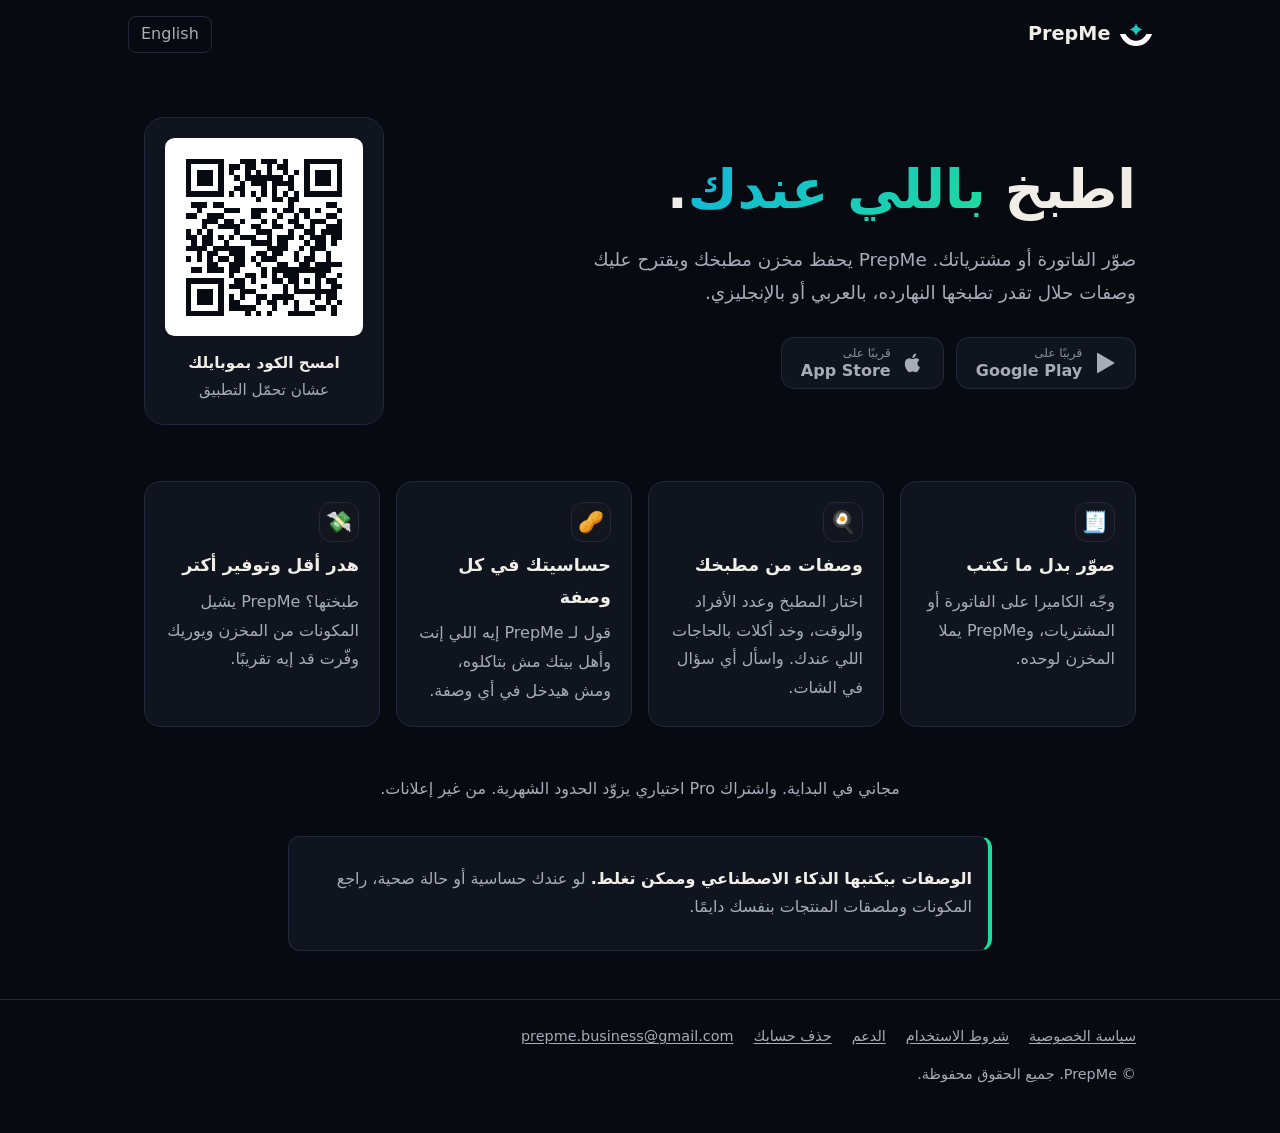
==== ar/index.html @ ac33ef6c "Landing page on prepme-app.com with a QR code to /get/ Home page in English and Arabic in the brand " ====
<!doctype html>
<html lang="ar" dir="rtl">
<head>
<meta charset="utf-8">
<meta name="viewport" content="width=device-width, initial-scale=1">
<meta name="color-scheme" content="dark">
<meta name="theme-color" content="#080a11">
<title>PrepMe – اطبخ باللي عندك</title>
<meta name="description" content="PrepMe مساعد مطبخ بالذكاء الاصطناعي لمصر. صوّر الفاتورة أو مشترياتك واحصل على وصفات حلال تطبخها باللي عندك، بالعربي أو بالإنجليزي.">
<link rel="canonical" href="https://prepme-app.com/ar/">
<link rel="alternate" hreflang="en" href="https://prepme-app.com/">
<link rel="alternate" hreflang="ar" href="https://prepme-app.com/ar/">
<link rel="icon" href="../assets/logo.svg" type="image/svg+xml">
<meta property="og:title" content="PrepMe – اطبخ باللي عندك">
<meta property="og:description" content="صوّر الفاتورة أو مشترياتك واحصل على وصفات تطبخها النهارده، بالعربي أو بالإنجليزي.">
<meta property="og:url" content="https://prepme-app.com/ar/">
<meta property="og:type" content="website">
<meta property="og:locale" content="ar_EG">
<link rel="stylesheet" href="../assets/landing.css">
</head>
<body>
<a class="skip" href="#main">انتقل إلى المحتوى</a>
<header class="wrap top">
<a class="brand" href="./"><img src="../assets/logo.svg" alt="" width="32" height="23">PrepMe</a>
<a class="lang" href="../" hreflang="en" lang="en">English</a>
</header>
<main id="main" class="wrap">
<section class="hero">
<div>
<h1>اطبخ <em>باللي عندك</em>.</h1>
<p class="lead">صوّر الفاتورة أو مشترياتك. PrepMe يحفظ مخزن مطبخك ويقترح عليك وصفات حلال تقدر تطبخها النهارده، بالعربي أو بالإنجليزي.</p>
<div class="stores">
<span class="btn soon" aria-disabled="true"><svg viewBox="0 0 24 24" aria-hidden="true"><path fill="currentColor" d="M4 2.6v18.8c0 .5.5.8.9.6l16.3-9.4c.4-.2.4-.8 0-1L4.9 2c-.4-.2-.9.1-.9.6Z"/></svg><span><small>قريبًا على</small>Google Play</span></span>
<span class="btn soon" aria-disabled="true"><svg viewBox="0 0 24 24" aria-hidden="true"><path fill="currentColor" d="M16.4 12.6c0-2.4 2-3.5 2-3.6-1.1-1.6-2.8-1.8-3.4-1.8-1.4-.2-2.8.9-3.5.9-.7 0-1.9-.8-3.1-.8-1.6 0-3 .9-3.8 2.3-1.6 2.8-.4 7 1.2 9.3.8 1.1 1.7 2.4 2.9 2.3 1.2 0 1.6-.7 3-.7s1.8.7 3.1.7c1.3 0 2.1-1.1 2.8-2.3.9-1.3 1.3-2.6 1.3-2.6s-2.5-1-2.5-3.7ZM14.1 5.6c.6-.8 1.1-1.9 1-3-.9 0-2.1.6-2.7 1.4-.6.7-1.1 1.8-1 2.9 1 .1 2.1-.5 2.7-1.3Z"/></svg><span><small>قريبًا على</small>App Store</span></span>
</div>
</div>
<div class="qr-card">
<img src="../assets/qr.svg" alt="رمز QR يفتح prepme-app.com/get" width="200" height="200">
<p><strong>امسح الكود بموبايلك</strong>عشان تحمّل التطبيق</p>
</div>
</section>

<ul class="features">
<li><span class="icon" aria-hidden="true">🧾</span><h2>صوّر بدل ما تكتب</h2><p>وجّه الكاميرا على الفاتورة أو المشتريات، وPrepMe يملا المخزن لوحده.</p></li>
<li><span class="icon" aria-hidden="true">🍳</span><h2>وصفات من مطبخك</h2><p>اختار المطبخ وعدد الأفراد والوقت، وخد أكلات بالحاجات اللي عندك. واسأل أي سؤال في الشات.</p></li>
<li><span class="icon" aria-hidden="true">🥜</span><h2>حساسيتك في كل وصفة</h2><p>قول لـ PrepMe إيه اللي إنت وأهل بيتك مش بتاكلوه، ومش هيدخل في أي وصفة.</p></li>
<li><span class="icon" aria-hidden="true">💸</span><h2>هدر أقل وتوفير أكتر</h2><p>طبختها؟ PrepMe يشيل المكونات من المخزن ويوريك وفّرت قد إيه تقريبًا.</p></li>
</ul>

<p class="plans">مجاني في البداية. واشتراك Pro اختياري يزوّد الحدود الشهرية. من غير إعلانات.</p>

<aside class="note"><p><strong>الوصفات بيكتبها الذكاء الاصطناعي وممكن تغلط.</strong> لو عندك حساسية أو حالة صحية، راجع المكونات وملصقات المنتجات بنفسك دايمًا.</p></aside>
</main>
<footer class="foot">
<div class="wrap">
<nav aria-label="الصفحات القانونية والمساعدة">
<a href="privacy/">سياسة الخصوصية</a>
<a href="terms/">شروط الاستخدام</a>
<a href="support/">الدعم</a>
<a href="delete-account/">حذف حسابك</a>
<a href="mailto:prepme.business@gmail.com" dir="ltr">prepme.business@gmail.com</a>
</nav>
<p>© PrepMe. جميع الحقوق محفوظة.</p>
</div>
</footer>
</body>
</html>
---- assets/landing.css ----
/* PrepMe landing and /get/ pages. Brand kit colors, system fonts only, no external requests. */
:root {
  color-scheme: dark;
  --bg: #080a11;
  --surface: #10141f;
  --surface-2: #14161f;
  --text: #f0eee6;
  --muted: #a7acb8;
  --border: #232838;
  --mint: #1fdb9e;
  --sky: #12b5de;
  --grad: linear-gradient(135deg, var(--sky), var(--mint));
}
* { box-sizing: border-box; }
html { -webkit-text-size-adjust: 100%; text-size-adjust: 100%; }
body {
  margin: 0;
  background: var(--bg);
  color: var(--text);
  font: 1rem/1.6 system-ui, -apple-system, "Segoe UI", Roboto, "Helvetica Neue", Arial, "Noto Sans Arabic", "Geeza Pro", Tahoma, sans-serif;
}
html[lang="ar"] body { line-height: 1.8; }
a { color: var(--mint); text-underline-offset: .15em; }
a:focus-visible, .btn:focus-visible { outline: 3px solid var(--mint); outline-offset: 3px; }
.wrap { max-width: 64rem; margin: 0 auto; padding: 0 1rem; }
.skip { position: absolute; inset-inline-start: -999px; top: 0; background: var(--mint); color: var(--bg); padding: .5rem 1rem; z-index: 10; }
.skip:focus { inset-inline-start: 0; }

.top { display: flex; align-items: center; gap: 1rem; padding: 1rem 0; }
.brand { display: flex; align-items: center; gap: .6rem; color: var(--text); text-decoration: none; font-weight: 700; font-size: 1.2rem; margin-inline-end: auto; }
.brand img { width: 2rem; height: auto; }
.lang { color: var(--muted); text-decoration: none; border: 1px solid var(--border); border-radius: .5rem; padding: .2rem .75rem; }
.lang:hover { color: var(--text); }

.hero { display: grid; grid-template-columns: minmax(0, 1fr) auto; gap: 2.5rem; align-items: center; padding: 3rem 0 3.5rem; }
.hero h1 { font-size: clamp(2.1rem, 5vw, 3.4rem); line-height: 1.12; margin: 0 0 1rem; letter-spacing: -.01em; }
html[lang="ar"] .hero h1 { line-height: 1.35; letter-spacing: 0; }
.hero h1 em { font-style: normal; background: var(--grad); -webkit-background-clip: text; background-clip: text; color: transparent; }
.lead { font-size: 1.15rem; color: var(--muted); max-width: 34rem; margin: 0 0 1.75rem; }

.stores { display: flex; flex-wrap: wrap; gap: .75rem; }
.btn { display: inline-flex; align-items: center; gap: .65rem; min-height: 3.25rem; padding: .5rem 1.15rem; border-radius: .8rem; text-decoration: none; font-weight: 600; line-height: 1.2; }
.btn svg { width: 1.5rem; height: 1.5rem; flex: none; }
.btn small { display: block; font-weight: 400; font-size: .75rem; opacity: .8; }
.btn.primary { background: var(--grad); color: var(--bg); }
.btn.primary:hover { filter: brightness(1.08); }
.btn.soon { background: var(--surface); color: var(--muted); border: 1px solid var(--border); cursor: default; }

.qr-card { background: var(--surface); border: 1px solid var(--border); border-radius: 1.25rem; padding: 1.25rem; text-align: center; width: 15rem; }
.qr-card img { display: block; width: 100%; height: auto; border-radius: .6rem; background: #fff; padding: .6rem; }
.qr-card p { margin: .85rem 0 0; color: var(--muted); font-size: .95rem; }
.qr-card strong { color: var(--text); display: block; }
@media (max-width: 48rem) {
  .hero { grid-template-columns: 1fr; padding-top: 1.5rem; }
  .qr-card { display: none; }
}

.features { display: grid; grid-template-columns: repeat(auto-fit, minmax(14rem, 1fr)); gap: 1rem; padding: 0; margin: 0 0 3rem; list-style: none; }
.features li { background: var(--surface); border: 1px solid var(--border); border-radius: 1rem; padding: 1.25rem; }
.features h2 { font-size: 1.1rem; margin: .5rem 0 .35rem; }
.features p { margin: 0; color: var(--muted); }
.icon { display: inline-grid; place-items: center; width: 2.5rem; height: 2.5rem; border-radius: .75rem; background: var(--surface-2); border: 1px solid var(--border); font-size: 1.3rem; }

.plans { text-align: center; color: var(--muted); margin: 0 auto 2rem; max-width: 40rem; }
.note { background: var(--surface); border: 1px solid var(--border); border-inline-start: 4px solid var(--mint); border-radius: .75rem; padding: .75rem 1rem; margin: 0 auto 3rem; max-width: 44rem; color: var(--muted); }
.note strong { color: var(--text); }

.foot { border-top: 1px solid var(--border); color: var(--muted); font-size: .9rem; padding: 1.5rem 0 2.5rem; }
.foot nav { display: flex; flex-wrap: wrap; gap: .4rem 1.25rem; margin-bottom: .75rem; }
.foot a { color: var(--muted); }
.foot a:hover { color: var(--text); }
.foot p { margin: .3rem 0; }

/* /get/ */
.get { min-height: 100vh; display: grid; place-items: center; padding: 2rem 1rem; text-align: center; }
.get .card { max-width: 26rem; }
.get img.logo { width: 4.5rem; height: auto; margin-bottom: 1rem; }
.get h1 { font-size: 1.6rem; margin: 0 0 .5rem; }
.get p { color: var(--muted); margin: 0 0 1.5rem; }
.get .stores { justify-content: center; }
.get .back { display: inline-block; margin-top: 1.75rem; }
[hidden] { display: none !important; }
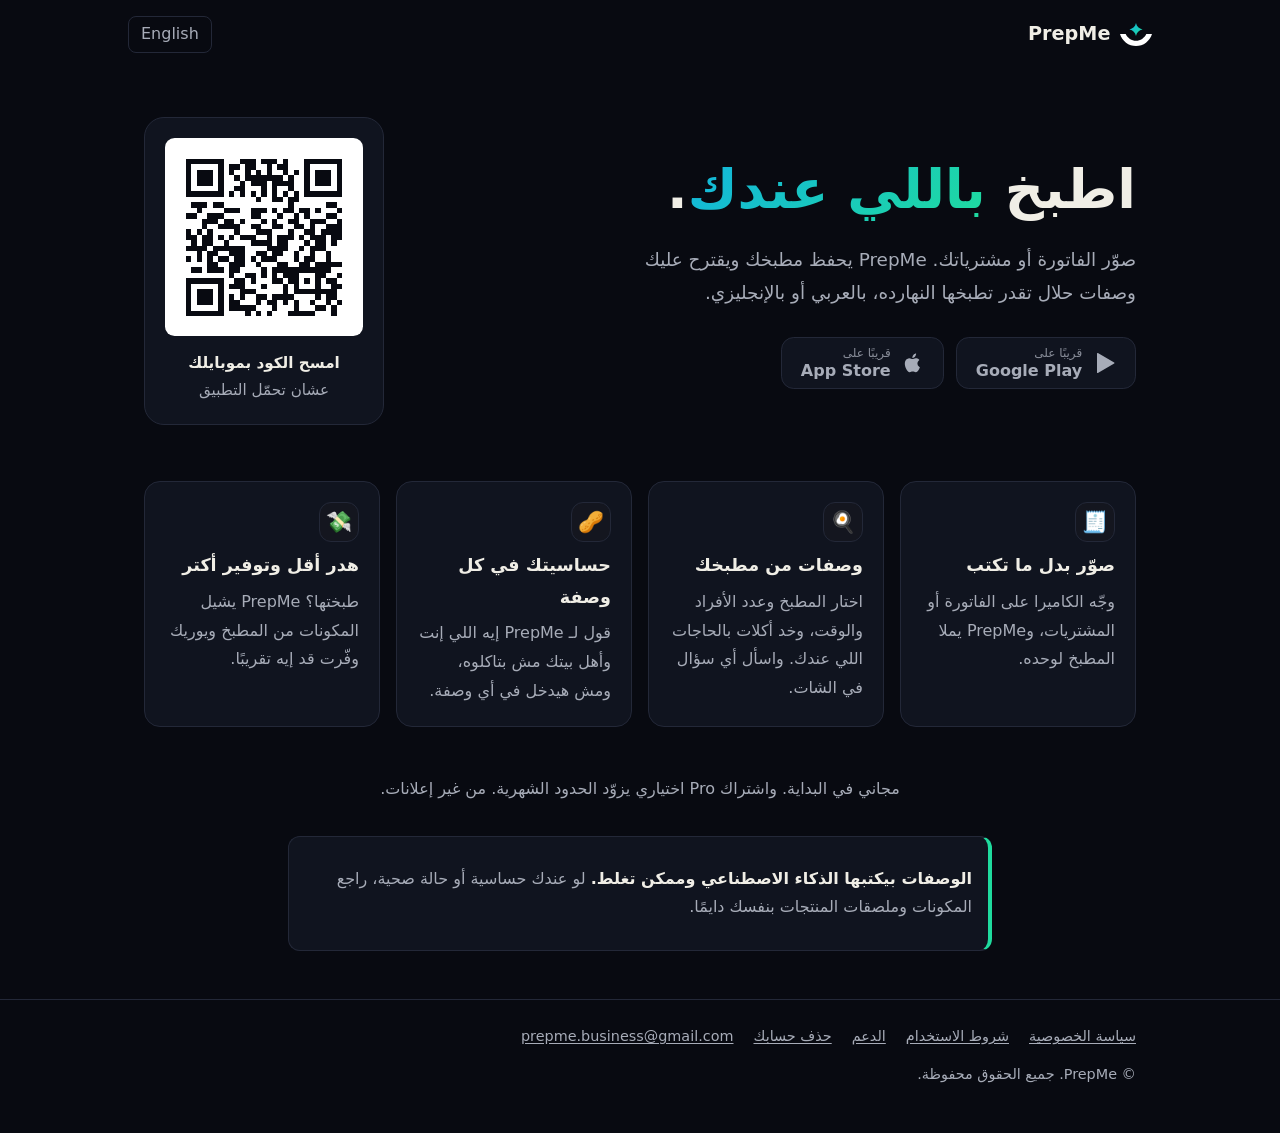
==== commit 9d764c65: "Rename "pantry" to "kitchen" across the site (EN + AR) The app now calls the tab "Kitchen" / «مطبخك»" ====
--- a/ar/index.html
+++ b/ar/index.html
@@ -6,16 +6,22 @@
 <meta name="color-scheme" content="dark">
 <meta name="theme-color" content="#080a11">
 <title>PrepMe – اطبخ باللي عندك</title>
-<meta name="description" content="PrepMe مساعد مطبخ بالذكاء الاصطناعي لمصر. صوّر الفاتورة أو مشترياتك واحصل على وصفات حلال تطبخها باللي عندك، بالعربي أو بالإنجليزي.">
+<meta name="description" content="PrepMe مساعد مطبخ بالذكاء الاصطناعي. صوّر الفاتورة أو مشترياتك واحصل على وصفات حلال تطبخها باللي عندك، بالعربي أو بالإنجليزي.">
 <link rel="canonical" href="https://prepme-app.com/ar/">
 <link rel="alternate" hreflang="en" href="https://prepme-app.com/">
 <link rel="alternate" hreflang="ar" href="https://prepme-app.com/ar/">
 <link rel="icon" href="../assets/logo.svg" type="image/svg+xml">
+<link rel="apple-touch-icon" href="/apple-touch-icon.png">
 <meta property="og:title" content="PrepMe – اطبخ باللي عندك">
-<meta property="og:description" content="صوّر الفاتورة أو مشترياتك واحصل على وصفات تطبخها النهارده، بالعربي أو بالإنجليزي.">
+<meta property="og:description" content="صوّر مشترياتك، واطبخ بيها النهارده.">
 <meta property="og:url" content="https://prepme-app.com/ar/">
 <meta property="og:type" content="website">
-<meta property="og:locale" content="ar_EG">
+<meta property="og:locale" content="ar_AR">
+<meta property="og:image" content="https://prepme-app.com/assets/og-ar.png?v=2">
+<meta property="og:image:width" content="1200">
+<meta property="og:image:height" content="630">
+<meta property="og:image:alt" content="PrepMe: اطبخ باللي عندك">
+<meta name="twitter:card" content="summary_large_image">
 <link rel="stylesheet" href="../assets/landing.css">
 </head>
 <body>
@@ -28,7 +34,7 @@
 <section class="hero">
 <div>
 <h1>اطبخ <em>باللي عندك</em>.</h1>
-<p class="lead">صوّر الفاتورة أو مشترياتك. PrepMe يحفظ مخزن مطبخك ويقترح عليك وصفات حلال تقدر تطبخها النهارده، بالعربي أو بالإنجليزي.</p>
+<p class="lead">صوّر الفاتورة أو مشترياتك. PrepMe يحفظ مطبخك ويقترح عليك وصفات حلال تقدر تطبخها النهارده، بالعربي أو بالإنجليزي.</p>
 <div class="stores">
 <span class="btn soon" aria-disabled="true"><svg viewBox="0 0 24 24" aria-hidden="true"><path fill="currentColor" d="M4 2.6v18.8c0 .5.5.8.9.6l16.3-9.4c.4-.2.4-.8 0-1L4.9 2c-.4-.2-.9.1-.9.6Z"/></svg><span><small>قريبًا على</small>Google Play</span></span>
 <span class="btn soon" aria-disabled="true"><svg viewBox="0 0 24 24" aria-hidden="true"><path fill="currentColor" d="M16.4 12.6c0-2.4 2-3.5 2-3.6-1.1-1.6-2.8-1.8-3.4-1.8-1.4-.2-2.8.9-3.5.9-.7 0-1.9-.8-3.1-.8-1.6 0-3 .9-3.8 2.3-1.6 2.8-.4 7 1.2 9.3.8 1.1 1.7 2.4 2.9 2.3 1.2 0 1.6-.7 3-.7s1.8.7 3.1.7c1.3 0 2.1-1.1 2.8-2.3.9-1.3 1.3-2.6 1.3-2.6s-2.5-1-2.5-3.7ZM14.1 5.6c.6-.8 1.1-1.9 1-3-.9 0-2.1.6-2.7 1.4-.6.7-1.1 1.8-1 2.9 1 .1 2.1-.5 2.7-1.3Z"/></svg><span><small>قريبًا على</small>App Store</span></span>
@@ -41,10 +47,10 @@
 </section>
 
 <ul class="features">
-<li><span class="icon" aria-hidden="true">🧾</span><h2>صوّر بدل ما تكتب</h2><p>وجّه الكاميرا على الفاتورة أو المشتريات، وPrepMe يملا المخزن لوحده.</p></li>
+<li><span class="icon" aria-hidden="true">🧾</span><h2>صوّر بدل ما تكتب</h2><p>وجّه الكاميرا على الفاتورة أو المشتريات، وPrepMe يملا المطبخ لوحده.</p></li>
 <li><span class="icon" aria-hidden="true">🍳</span><h2>وصفات من مطبخك</h2><p>اختار المطبخ وعدد الأفراد والوقت، وخد أكلات بالحاجات اللي عندك. واسأل أي سؤال في الشات.</p></li>
 <li><span class="icon" aria-hidden="true">🥜</span><h2>حساسيتك في كل وصفة</h2><p>قول لـ PrepMe إيه اللي إنت وأهل بيتك مش بتاكلوه، ومش هيدخل في أي وصفة.</p></li>
-<li><span class="icon" aria-hidden="true">💸</span><h2>هدر أقل وتوفير أكتر</h2><p>طبختها؟ PrepMe يشيل المكونات من المخزن ويوريك وفّرت قد إيه تقريبًا.</p></li>
+<li><span class="icon" aria-hidden="true">💸</span><h2>هدر أقل وتوفير أكتر</h2><p>طبختها؟ PrepMe يشيل المكونات من المطبخ ويوريك وفّرت قد إيه تقريبًا.</p></li>
 </ul>
 
 <p class="plans">مجاني في البداية. واشتراك Pro اختياري يزوّد الحدود الشهرية. من غير إعلانات.</p>
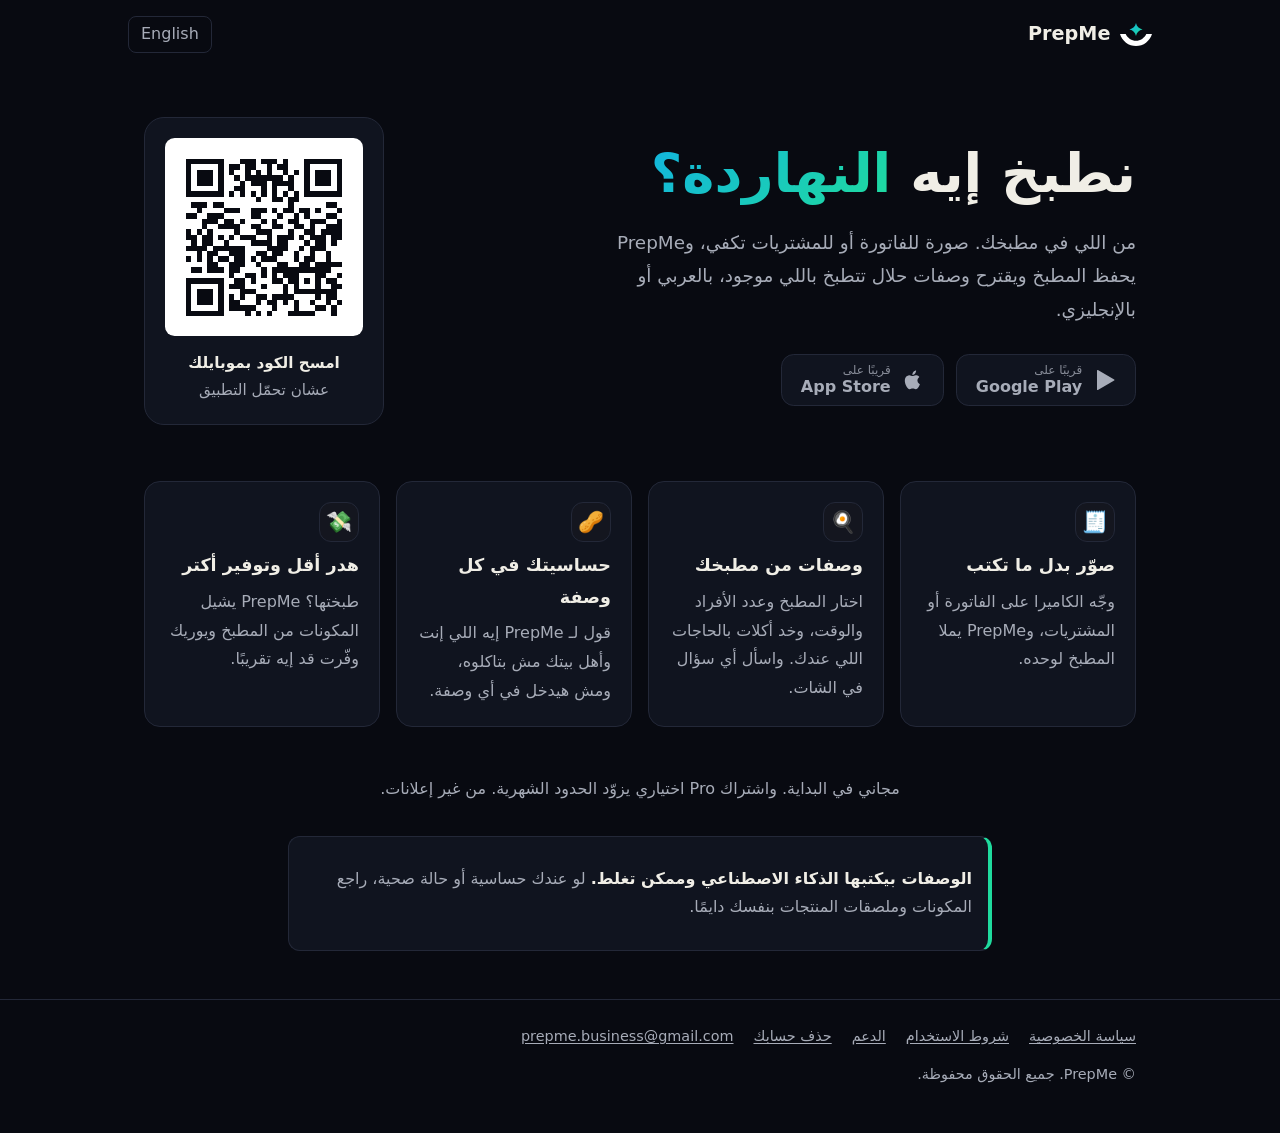
==== commit 896a25d8: "Home: new tagline «نطبخ إيه النهاردة؟» / What are we cooking today? The owner's new tagline replaces" ====
--- a/ar/index.html
+++ b/ar/index.html
@@ -5,14 +5,14 @@
 <meta name="viewport" content="width=device-width, initial-scale=1">
 <meta name="color-scheme" content="dark">
 <meta name="theme-color" content="#080a11">
-<title>PrepMe – اطبخ باللي عندك</title>
+<title>PrepMe – نطبخ إيه النهاردة؟</title>
 <meta name="description" content="PrepMe مساعد مطبخ بالذكاء الاصطناعي. صوّر الفاتورة أو مشترياتك واحصل على وصفات حلال تطبخها باللي عندك، بالعربي أو بالإنجليزي.">
 <link rel="canonical" href="https://prepme-app.com/ar/">
 <link rel="alternate" hreflang="en" href="https://prepme-app.com/">
 <link rel="alternate" hreflang="ar" href="https://prepme-app.com/ar/">
 <link rel="icon" href="../assets/logo.svg" type="image/svg+xml">
 <link rel="apple-touch-icon" href="/apple-touch-icon.png">
-<meta property="og:title" content="PrepMe – اطبخ باللي عندك">
+<meta property="og:title" content="PrepMe – نطبخ إيه النهاردة؟">
 <meta property="og:description" content="صوّر مشترياتك، واطبخ بيها النهارده.">
 <meta property="og:url" content="https://prepme-app.com/ar/">
 <meta property="og:type" content="website">
@@ -20,7 +20,7 @@
 <meta property="og:image" content="https://prepme-app.com/assets/og-ar.png?v=2">
 <meta property="og:image:width" content="1200">
 <meta property="og:image:height" content="630">
-<meta property="og:image:alt" content="PrepMe: اطبخ باللي عندك">
+<meta property="og:image:alt" content="PrepMe: نطبخ إيه النهاردة؟">
 <meta name="twitter:card" content="summary_large_image">
 <link rel="stylesheet" href="../assets/landing.css">
 </head>
@@ -33,8 +33,8 @@
 <main id="main" class="wrap">
 <section class="hero">
 <div>
-<h1>اطبخ <em>باللي عندك</em>.</h1>
-<p class="lead">صوّر الفاتورة أو مشترياتك. PrepMe يحفظ مطبخك ويقترح عليك وصفات حلال تقدر تطبخها النهارده، بالعربي أو بالإنجليزي.</p>
+<h1>نطبخ إيه <em>النهاردة؟</em></h1>
+<p class="lead">من اللي في مطبخك. صورة للفاتورة أو للمشتريات تكفي، وPrepMe يحفظ المطبخ ويقترح وصفات حلال تتطبخ باللي موجود، بالعربي أو بالإنجليزي.</p>
 <div class="stores">
 <span class="btn soon" aria-disabled="true"><svg viewBox="0 0 24 24" aria-hidden="true"><path fill="currentColor" d="M4 2.6v18.8c0 .5.5.8.9.6l16.3-9.4c.4-.2.4-.8 0-1L4.9 2c-.4-.2-.9.1-.9.6Z"/></svg><span><small>قريبًا على</small>Google Play</span></span>
 <span class="btn soon" aria-disabled="true"><svg viewBox="0 0 24 24" aria-hidden="true"><path fill="currentColor" d="M16.4 12.6c0-2.4 2-3.5 2-3.6-1.1-1.6-2.8-1.8-3.4-1.8-1.4-.2-2.8.9-3.5.9-.7 0-1.9-.8-3.1-.8-1.6 0-3 .9-3.8 2.3-1.6 2.8-.4 7 1.2 9.3.8 1.1 1.7 2.4 2.9 2.3 1.2 0 1.6-.7 3-.7s1.8.7 3.1.7c1.3 0 2.1-1.1 2.8-2.3.9-1.3 1.3-2.6 1.3-2.6s-2.5-1-2.5-3.7ZM14.1 5.6c.6-.8 1.1-1.9 1-3-.9 0-2.1.6-2.7 1.4-.6.7-1.1 1.8-1 2.9 1 .1 2.1-.5 2.7-1.3Z"/></svg><span><small>قريبًا على</small>App Store</span></span>
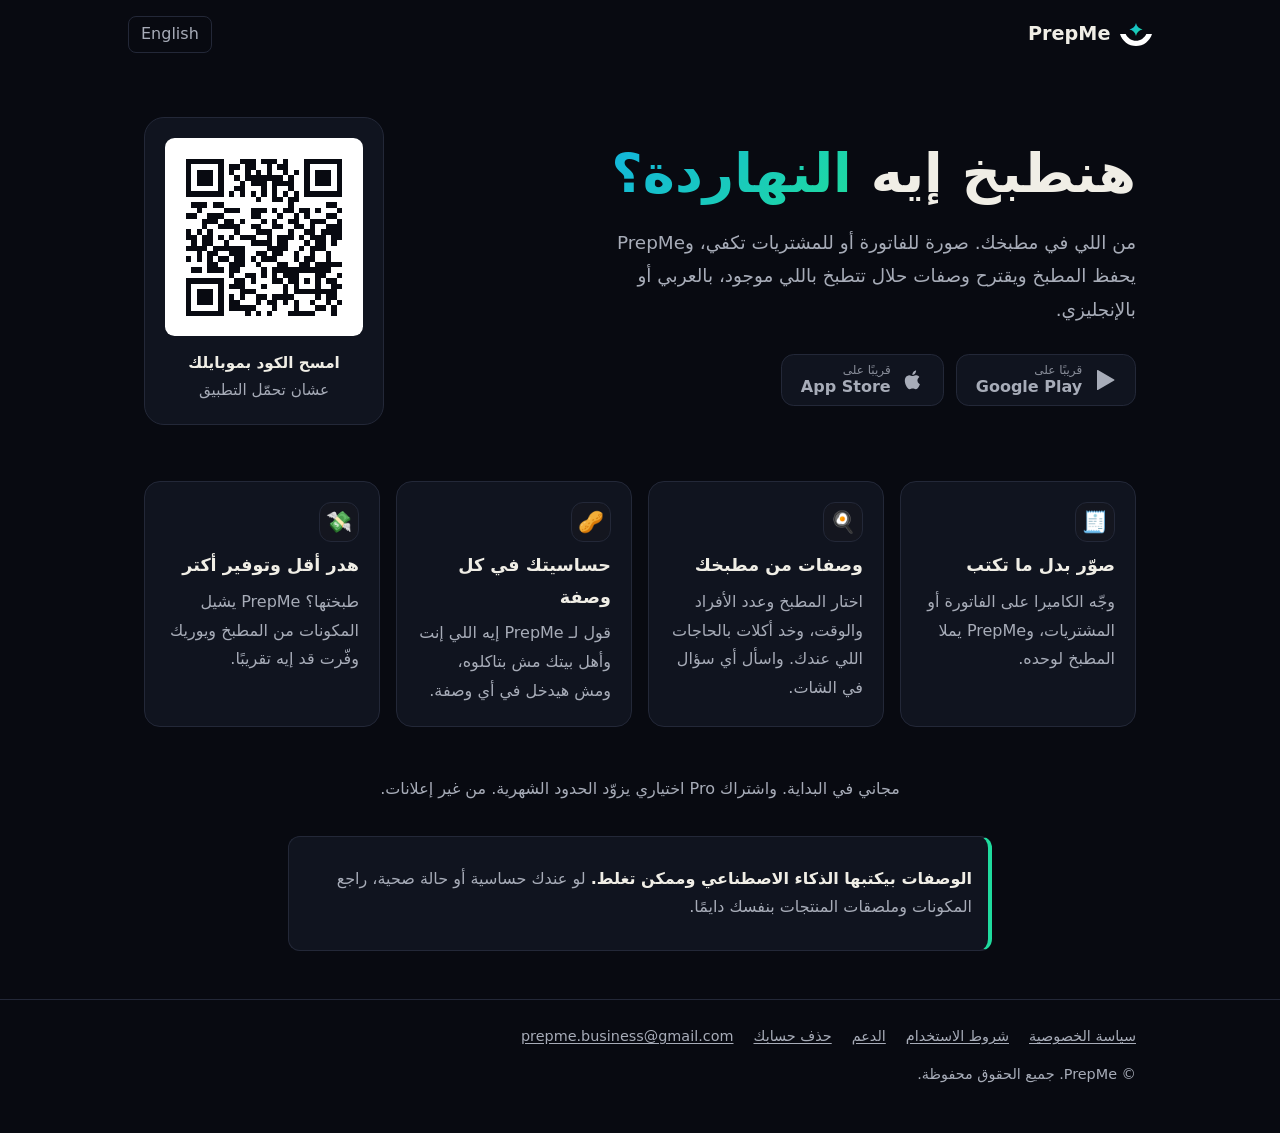
==== commit 2c85521d: "Home: Arabic tagline is «هنطبخ إيه النهاردة؟» (owner correction) Co-Authored-By: Claude Opus 5.5 <no" ====
--- a/ar/index.html
+++ b/ar/index.html
@@ -5,14 +5,14 @@
 <meta name="viewport" content="width=device-width, initial-scale=1">
 <meta name="color-scheme" content="dark">
 <meta name="theme-color" content="#080a11">
-<title>PrepMe – نطبخ إيه النهاردة؟</title>
+<title>PrepMe – هنطبخ إيه النهاردة؟</title>
 <meta name="description" content="PrepMe مساعد مطبخ بالذكاء الاصطناعي. صوّر الفاتورة أو مشترياتك واحصل على وصفات حلال تطبخها باللي عندك، بالعربي أو بالإنجليزي.">
 <link rel="canonical" href="https://prepme-app.com/ar/">
 <link rel="alternate" hreflang="en" href="https://prepme-app.com/">
 <link rel="alternate" hreflang="ar" href="https://prepme-app.com/ar/">
 <link rel="icon" href="../assets/logo.svg" type="image/svg+xml">
 <link rel="apple-touch-icon" href="/apple-touch-icon.png">
-<meta property="og:title" content="PrepMe – نطبخ إيه النهاردة؟">
+<meta property="og:title" content="PrepMe – هنطبخ إيه النهاردة؟">
 <meta property="og:description" content="صوّر مشترياتك، واطبخ بيها النهارده.">
 <meta property="og:url" content="https://prepme-app.com/ar/">
 <meta property="og:type" content="website">
@@ -20,7 +20,7 @@
 <meta property="og:image" content="https://prepme-app.com/assets/og-ar.png?v=2">
 <meta property="og:image:width" content="1200">
 <meta property="og:image:height" content="630">
-<meta property="og:image:alt" content="PrepMe: نطبخ إيه النهاردة؟">
+<meta property="og:image:alt" content="PrepMe: هنطبخ إيه النهاردة؟">
 <meta name="twitter:card" content="summary_large_image">
 <link rel="stylesheet" href="../assets/landing.css">
 </head>
@@ -33,7 +33,7 @@
 <main id="main" class="wrap">
 <section class="hero">
 <div>
-<h1>نطبخ إيه <em>النهاردة؟</em></h1>
+<h1>هنطبخ إيه <em>النهاردة؟</em></h1>
 <p class="lead">من اللي في مطبخك. صورة للفاتورة أو للمشتريات تكفي، وPrepMe يحفظ المطبخ ويقترح وصفات حلال تتطبخ باللي موجود، بالعربي أو بالإنجليزي.</p>
 <div class="stores">
 <span class="btn soon" aria-disabled="true"><svg viewBox="0 0 24 24" aria-hidden="true"><path fill="currentColor" d="M4 2.6v18.8c0 .5.5.8.9.6l16.3-9.4c.4-.2.4-.8 0-1L4.9 2c-.4-.2-.9.1-.9.6Z"/></svg><span><small>قريبًا على</small>Google Play</span></span>
